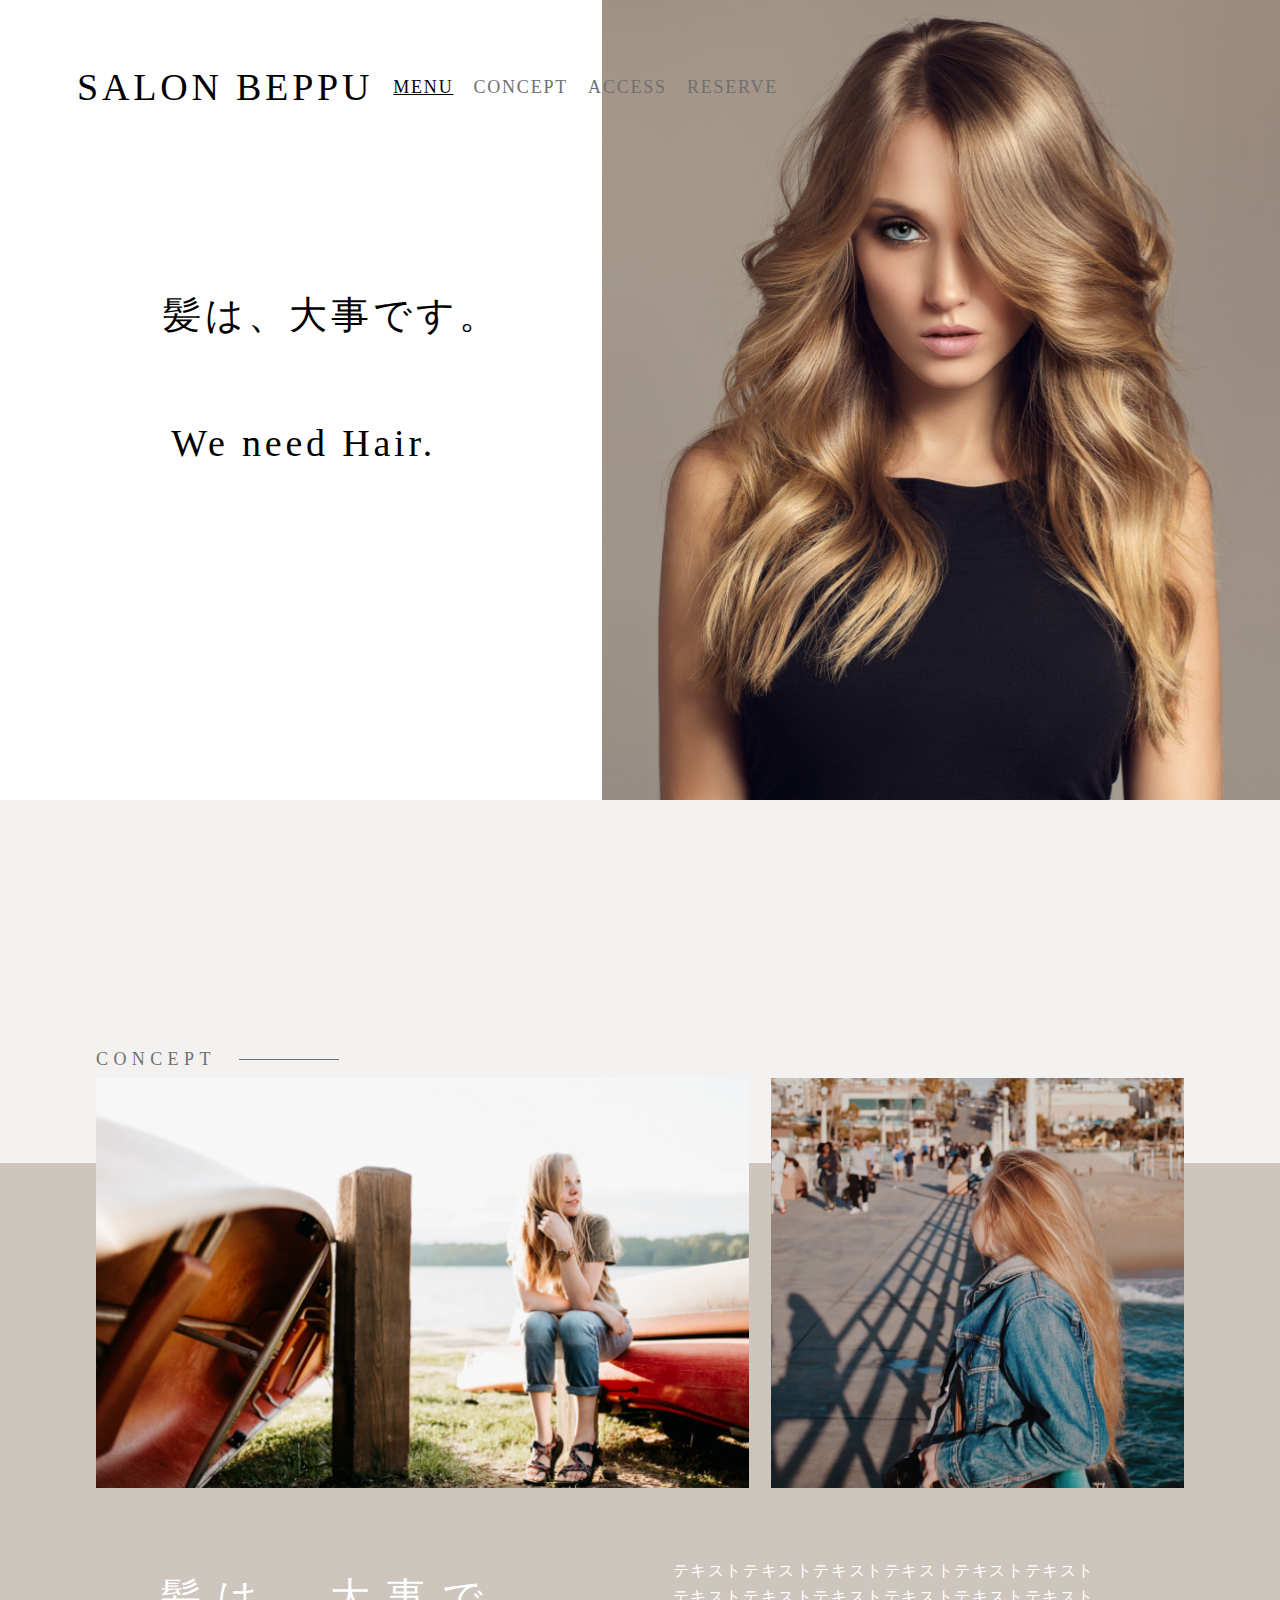
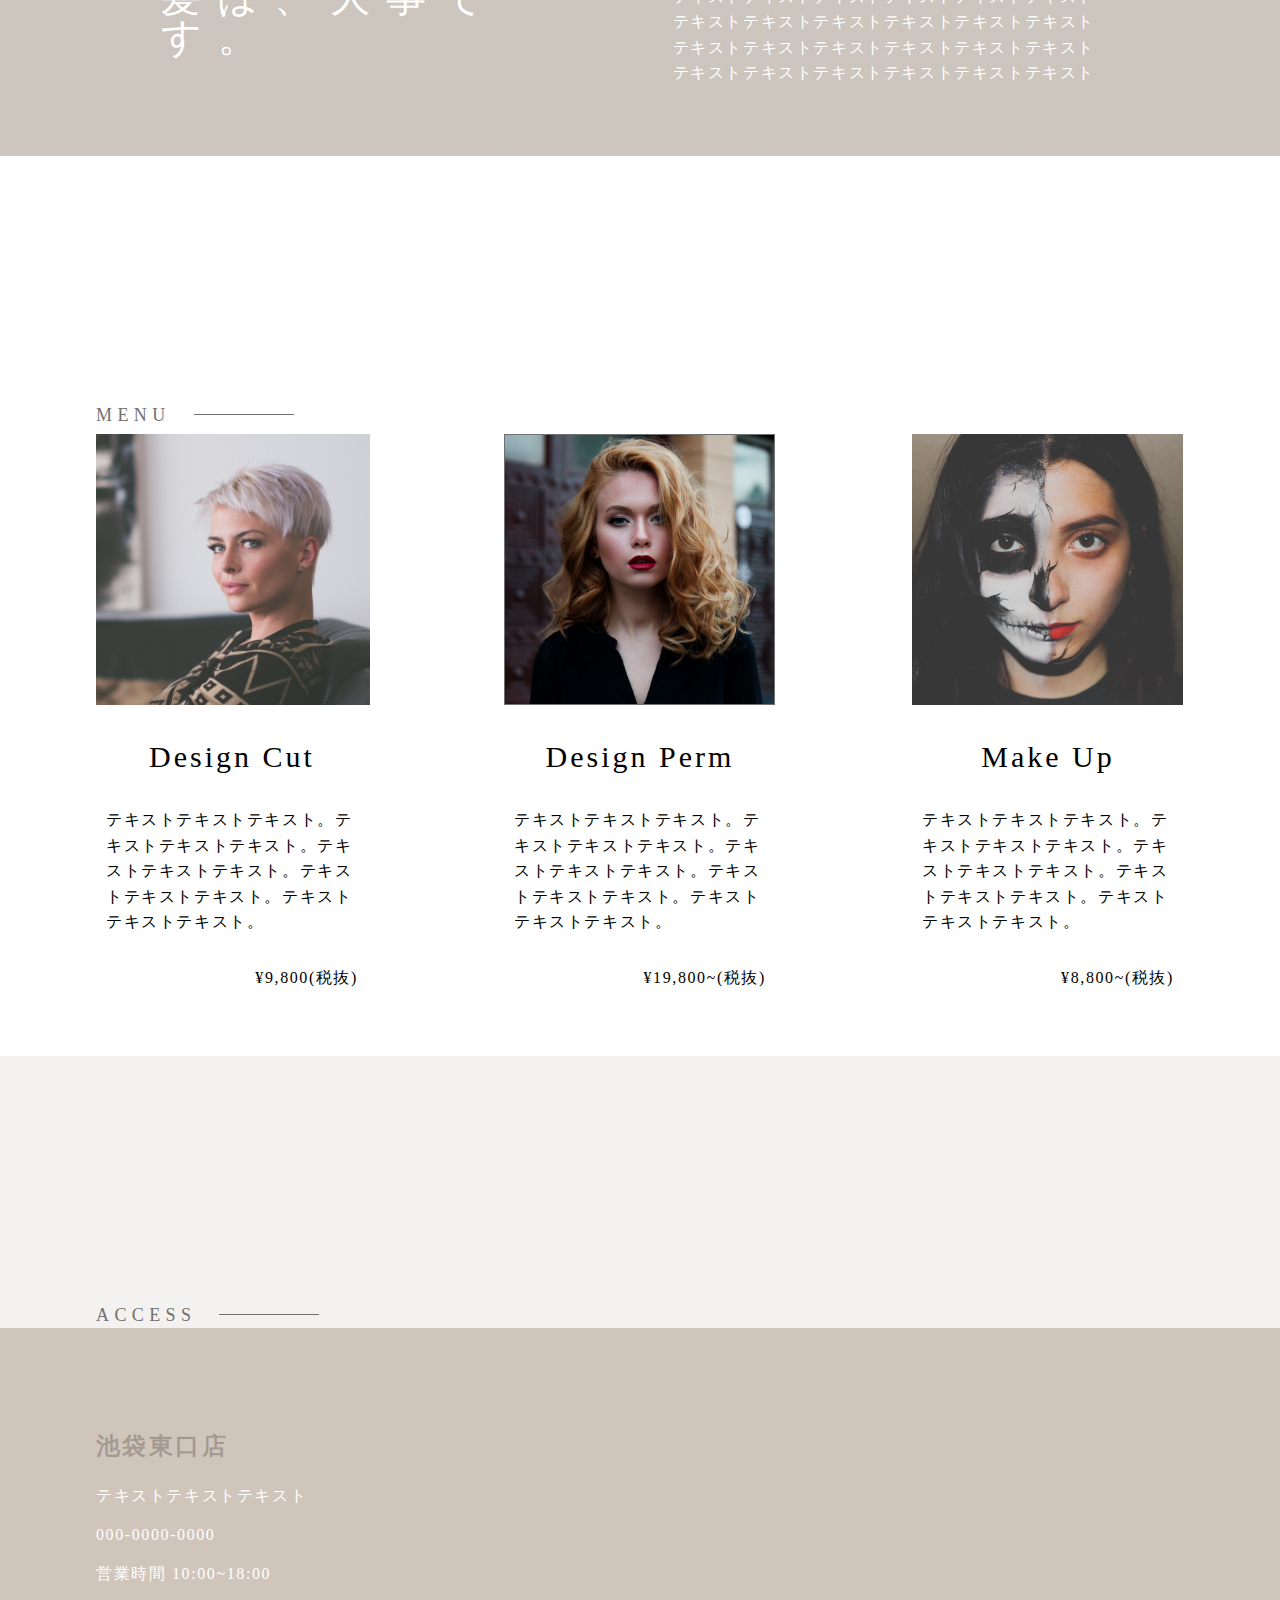
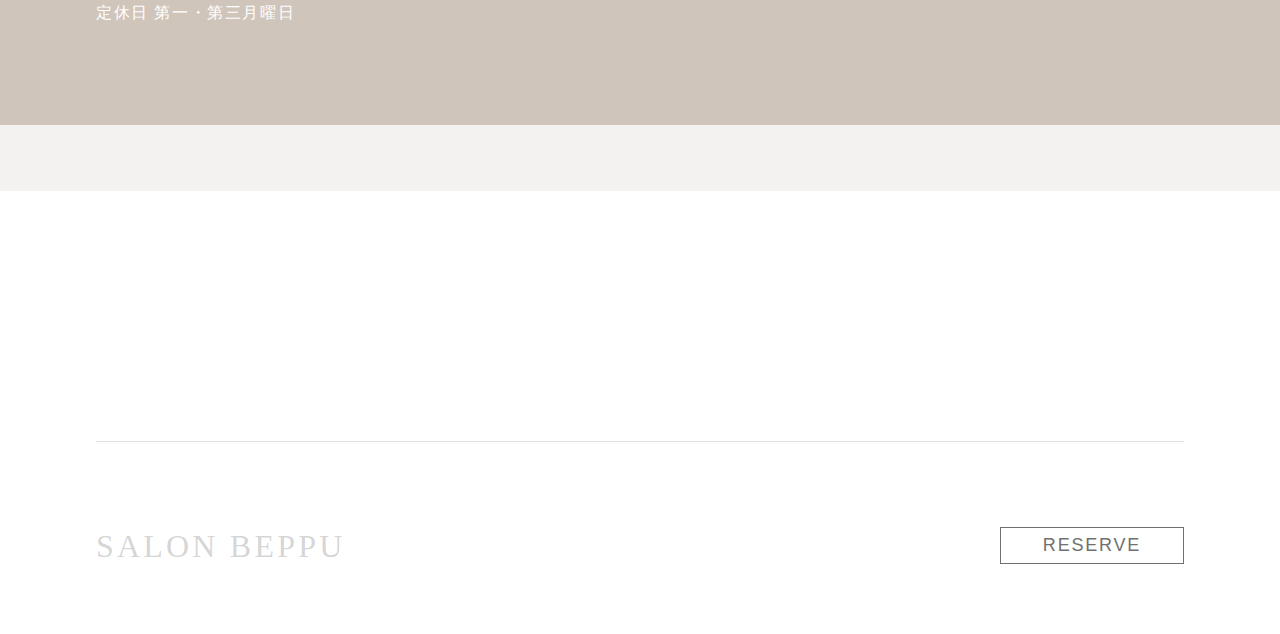
==== takemoto11-pre/handson2/index.html @ 025602cd "Add files via upload" ====
<!DOCTYPE html>
<html lang="ja">

<head>
    <meta charset="UTF-8">
    <meta name="viewport" content="width=device-width, initial-scale=1.0">
    <meta http-equiv="X-UA-Compatible" content="ie=edge">
    <link rel="stylesheet" href="https://use.fontawesome.com/releases/v5.15.1/css/all.css"
        integrity="sha384-vp86vTRFVJgpjF9jiIGPEEqYqlDwgyBgEF109VFjmqGmIY/Y4HV4d3Gp2irVfcrp" crossorigin="anonymous">
    <link rel="stylesheet" href="css/main.css">
    <title>takemoto11-pre</title>
</head>

<body>
    <header>
        <h1 class="salon-logo">SALON BEPPU</h1>
        <div class="ham">
            <span></span>
            <span></span>
            <span></span>
        </div>
        <nav class="pc-navmenu">
            <ul>
                <li>MENU</li>
                <li>CONCEPT</li>
                <li>ACCESS</li>
                <li>RESERVE</li>
            </ul>
        </nav>
    </header>
    <main>
        <section class="first-v">
            <div class="first-v_wrap">
                <p class="catch">髪は、大事です。</p>
                <p class="catch-en">We need Hair.</p>
            </div>
            <div class="first-v_img"></div>
        </section>

        <section class="concept">
            <div class="inner">
                <h2 class="title">CONCEPT</h2>
                <div class="concept-img">
                    <div class="concept-img_1"></div>
                    <div class="concept-img_2"></div>
                </div>
                <div class="concept-wrap">
                    <p class="concept-catch">髪は、大事です。</p>
                    <p class="concept-text">
                        テキストテキストテキストテキストテキストテキストテキストテキストテキストテキストテキストテキストテキストテキストテキストテキストテキストテキストテキストテキストテキストテキストテキストテキストテキストテキストテキストテキストテキストテキスト
                    </p>
                </div>
            </div>
        </section>

        <section class="menu">
            <div class="inner">
                <h2 class="title">MENU</h2>
                <div class="menu-wrap">
                    <div class="menu-item">
                        <img class="menu-item_img" src="img/component-3.png" alt="">
                        <div class="menu-item_desc">
                            <h3>Design Cut</h3>
                            <p>テキストテキストテキスト。テキストテキストテキスト。テキストテキストテキスト。テキストテキストテキスト。テキストテキストテキスト。</p>
                            <h4>¥9,800(税抜)</h4>
                        </div>
                    </div>
                    <div class="menu-item">
                        <img class="menu-item_img" src="img/component-4.png" alt="">
                        <div class="menu-item_desc">
                            <h3>Design Perm</h3>
                            <p>テキストテキストテキスト。テキストテキストテキスト。テキストテキストテキスト。テキストテキストテキスト。テキストテキストテキスト。</p>
                            <h4>¥19,800~(税抜)</h4>
                        </div>
                    </div>
                    <div class="menu-item">
                        <img class="menu-item_img" src="img/component-5.png" alt="">
                        <div class="menu-item_desc">
                            <h3>Make Up</h3>
                            <p>テキストテキストテキスト。テキストテキストテキスト。テキストテキストテキスト。テキストテキストテキスト。テキストテキストテキスト。</p>
                            <h4>¥8,800~(税抜)</h4>
                        </div>
                    </div>
                </div>
            </div>
        </section>

        <section class="access">
            <div class="inner">
                <h2 class="title">ACCESS</h2>
                <div class="access-wrap">
                    <div class="access-desc">
                        <h2>池袋東口店</h2>
                        <p class="access-first">テキストテキストテキスト</p>
                        <p>000-0000-0000</p>
                        <p>営業時間 10:00~18:00</p>
                        <p class="access-last">定休日 第一・第三月曜日</p>
                    </div>
                    <div class="map">
                        <iframe class="map-1"
                            src="https://www.google.com/maps/embed?pb=!1m18!1m12!1m3!1d51822.12994844301!2d139.6800482700973!3d35.729092876739!2m3!1f0!2f0!3f0!3m2!1i1024!2i768!4f13.1!3m3!1m2!1s0x60188d68974de2e9%3A0x4049becbb713f81d!2z5p2x5Lqs6YO96LGK5bO25Yy6!5e0!3m2!1sja!2sjp!4v1606399297736!5m2!1sja!2sjp"
                            allowfullscreen="" aria-hidden="false" tabindex="0"></iframe>
                    </div>
                </div>
        </section>

        <section class="footer">
            <div class="inner">
                <div class="footer-border"></div>
                <div class="footer-wrap">
                    <div class="footer-wrap_logo">
                        <h2>SALON BEPPU</h2>
                        <div class="fotter-wrap_icon">
                            <span><i class="fab fa-twitter"></i></span>
                            <span><i class="fab fa-facebook-square"></i></span>
                        </div>
                    </div>
                    <button id="reserve">RESERVE</button>
                </div>
            </div>
        </section>

    </main>

</body>

</html>
---- takemoto11-pre/handson2/css/main.css ----
@charset "UTF-8";
/* 
html5doctor.com Reset Stylesheet
v1.6.1
Last Updated: 2010-09-17
Author: Richard Clark - http://richclarkdesign.com 
Twitter: @rich_clark
*/
*, *:after, *:before {
  box-sizing: border-box; }

html, body, div, span, object, iframe, h1, h2, h3, h4, h5, h6, p, blockquote, pre, abbr, address, cite, code, del, dfn, em, img, ins, kbd, q, samp, small, strong, sub, sup, var, b, i, dl, dt, dd, ol, ul, li, fieldset, form, label, legend, table, caption, tbody, tfoot, thead, tr, th, td, article, aside, canvas, details, figcaption, figure, footer, header, hgroup, menu, nav, section, summary, time, mark, audio, video {
  margin: 0;
  padding: 0;
  border: 0;
  outline: 0;
  font-size: 100%;
  font-weight: normal;
  vertical-align: baseline;
  background: transparent; }

body {
  line-height: 1; }

article, aside, details, figcaption, figure, footer, header, hgroup, menu, nav, section {
  display: block; }

nav, ul, li {
  list-style: none; }

blockquote, q {
  quotes: none; }

blockquote:before, blockquote:after, q:before, q:after {
  content: '';
  content: none; }

a {
  text-decoration: none;
  color: inherit;
  margin: 0;
  padding: 0;
  font-size: 100%;
  vertical-align: baseline;
  background: transparent; }

a:visited {
  color: inherti; }

/* change colours to suit your needs */
ins {
  background-color: #ff9;
  color: #000;
  text-decoration: none; }

/* change colours to suit your needs */
mark {
  background-color: #ff9;
  color: #000;
  font-style: italic;
  font-weight: bold; }

del {
  text-decoration: line-through; }

abbr[title], dfn[title] {
  border-bottom: 1px dotted;
  cursor: help; }

table {
  border-collapse: collapse;
  border-spacing: 0; }

/* change border colour to suit your needs */
hr {
  display: block;
  height: 1px;
  border: 0;
  border-top: 1px solid #cccccc;
  margin: 1em 0;
  padding: 0; }

input, select {
  vertical-align: middle; }

/*# sourceMappingURL=reset.css.map */
html {
  font-size: 62.5%;
  line-height: 1.67; }

.title {
  font-size: 1.8rem;
  color: #707070;
  letter-spacing: 5.4px;
  display: flex;
  align-items: center;
  margin-bottom: 10px; }
.title:after {
  display: inline-block;
  content: "";
  border-top: 1px solid;
  width: 100px;
  margin-left: 23px;
  color: #707070; }

.inner {
  padding: 250px 0 70px;
  margin: 0 auto;
  width: 85vw; }

header {
  display: flex;
  align-items: center;
  width: 100%;
  padding: 68px 0 0 77px;
  position: absolute;
  z-index: 10; }
@media screen and (max-width: 959px) {
  header {
    padding: 30px 30px;
    justify-content: space-between;
    width: 100%; } }

.salon-logo {
  font-size: 3.8rem;
  letter-spacing: 3.8px; }

.pc-navmenu {
  font-size: 1.8rem;
  width: 30%;
  letter-spacing: 1.8px; }

@media screen and (max-width: 959px) {
  nav {
    display: none; } }
nav ul {
  display: flex;
  align-items: center;
  justify-content: space-between;
  color: #707070; }
nav li {
  margin-left: 20px; }
nav li:first-child {
  color: black;
  text-decoration: underline;
  margin-left: none; }

.ham {
  display: none; }
@media screen and (max-width: 959px) {
  .ham {
    width: 25px;
    height: 15px;
    display: flex;
    flex-direction: column;
    justify-content: space-between; }
  .ham span {
    width: 100%;
    height: 1px;
    background-color: white;
    display: inline-block; } }

.first-v {
  height: 800px;
  position: relative; }
.first-v_img {
  position: absolute;
  background-image: url(../img/component.png);
  height: 100%;
  background-size: cover;
  width: 53%;
  right: 0;
  top: 0; }
.first-v_wrap {
  position: absolute;
  font-size: 3.8rem;
  display: flex;
  justify-content: space-between;
  flex-direction: column;
  top: 296px;
  left: 163px;
  text-align: center; }
@media screen and (max-width: 959px) {
  .first-v_wrap {
    padding: 0;
    position: absolute;
    top: 35%;
    left: 30%;
    z-index: 10; } }
.first-v_wrap .catch {
  margin-bottom: 90px;
  letter-spacing: 3.8px;
  font-family: "ヒラギノ明朝 Pro"; }
.first-v_wrap .catch-en {
  margin-left: -56px;
  letter-spacing: 3.8px;
  font-family: "Zapfino"; }

.concept {
  background: linear-gradient(180deg, #A193861F 0%, #A193861F 38%, #A1938689 38%, #A1938689 100%); }

.concept-img {
  justify-content: space-between;
  display: flex;
  height: 410px; }
@media screen and (max-width: 959px) {
  .concept-img {
    height: 210px; } }
.concept-img_1 {
  background-image: url(../img/component-1.png);
  width: 60%;
  height: 100%;
  background-size: cover;
  background-position: left 78% center; }
@media screen and (max-width: 959px) {
  .concept-img_1 {
    width: 49%; } }
.concept-img_2 {
  background-image: url(../img/component-2.png);
  width: 38%;
  height: 100%;
  background-size: cover;
  background-position: right 13% top 30%; }
@media screen and (max-width: 959px) {
  .concept-img_2 {
    width: 49%; } }

.concept-wrap {
  display: flex;
  justify-content: space-between;
  color: #fff;
  padding: 70px 7% 0 6%; }
@media screen and (max-width: 959px) {
  .concept-wrap {
    flex-direction: column;
    padding: 0; } }

.concept-catch {
  font-size: 4rem;
  font-family: "ヒラギノ明朝 Pro";
  width: 445px;
  letter-spacing: 16px;
  min-width: 400px;
  margin-top: 20px; }
@media screen and (max-width: 959px) {
  .concept-catch {
    width: 100%;
    text-align: center; } }

.concept-text {
  font-size: 1.6rem;
  line-height: 1.6;
  width: 34vw;
  letter-spacing: 1.6px;
  min-width: 360px; }
@media screen and (max-width: 959px) {
  .concept-text {
    width: 100%;
    margin-top: 30px; } }

.menu-wrap {
  display: flex;
  justify-content: space-between; }
@media screen and (max-width: 959px) {
  .menu-wrap {
    flex-direction: column; } }

.menu-item {
  width: 25%; }
@media screen and (max-width: 959px) {
  .menu-item {
    width: 100%;
    text-align: center; } }
.menu-item_img {
  overflow: hidden; }
.menu-item_desc {
  font-size: 1.6rem;
  padding: 0 10px;
  letter-spacing: 1.6px; }
@media screen and (max-width: 959px) {
  .menu-item_desc {
    padding: 0 10% 60px; } }
.menu-item h3 {
  margin: 35px 0;
  font-size: 3rem;
  text-align: center;
  min-width: 225px;
  letter-spacing: 3px; }
.menu-item p {
  line-height: 1.6; }
.menu-item h4 {
  text-align: right;
  margin-top: 35px; }

.access {
  background: linear-gradient(180deg, #A193861F 0%, #A193861F 37%, #D0C5BA 37%, #D0C5BA 91%, #A193861F 91%, #A193861F 100%);
  position: relative; }

.access-wrap {
  display: flex; }
@media screen and (max-width: 959px) {
  .access-wrap {
    flex-direction: column;
    flex-flow: column-reverse; } }

.access-desc {
  margin: 100px 0; }
@media screen and (max-width: 959px) {
  .access-desc {
    margin: 30px 0 60px; } }
.access-desc h2 {
  font-size: 2.4rem;
  color: #00000038;
  letter-spacing: 2.4px;
  font-weight: bold; }
.access-desc .access-first {
  margin-top: 30px;
  letter-spacing: 1.6px; }
.access-desc p {
  margin-top: 23px;
  color: white;
  font-size: 1.6rem;
  letter-spacing: 1.6px; }

.map {
  position: absolute;
  top: 37%;
  right: 0%; }
@media screen and (max-width: 959px) {
  .map {
    position: static; } }
.map-1 {
  width: 60vw;
  height: 396.5px; }
@media screen and (max-width: 959px) {
  .map-1 {
    width: 100%; } }

.footer-border {
  display: inline-block;
  content: "";
  border-top: 1px solid;
  width: 100%;
  color: #70707036;
  margin-bottom: 83.5px; }

.footer-wrap {
  display: flex;
  justify-content: space-between;
  align-items: center; }
@media screen and (max-width: 959px) {
  .footer-wrap {
    flex-direction: column; } }
.footer-wrap_logo {
  display: flex;
  align-items: center; }
.footer-wrap h2 {
  font-size: 3.2rem;
  color: #7070704D;
  letter-spacing: 3.2px; }
.footer-wrap span:first-child {
  font-size: 20ox;
  margin-left: 26px; }
.footer-wrap span {
  font-size: 20px;
  margin-left: 10px; }
.footer-wrap button {
  color: #707070;
  border: 1px solid #707070;
  width: 184px;
  height: 37px;
  font-size: 1.8rem;
  letter-spacing: 1.8px;
  background-color: white; }
@media screen and (max-width: 959px) {
  .footer-wrap button {
    margin-top: 50px; } }

/*# sourceMappingURL=main.css.map */
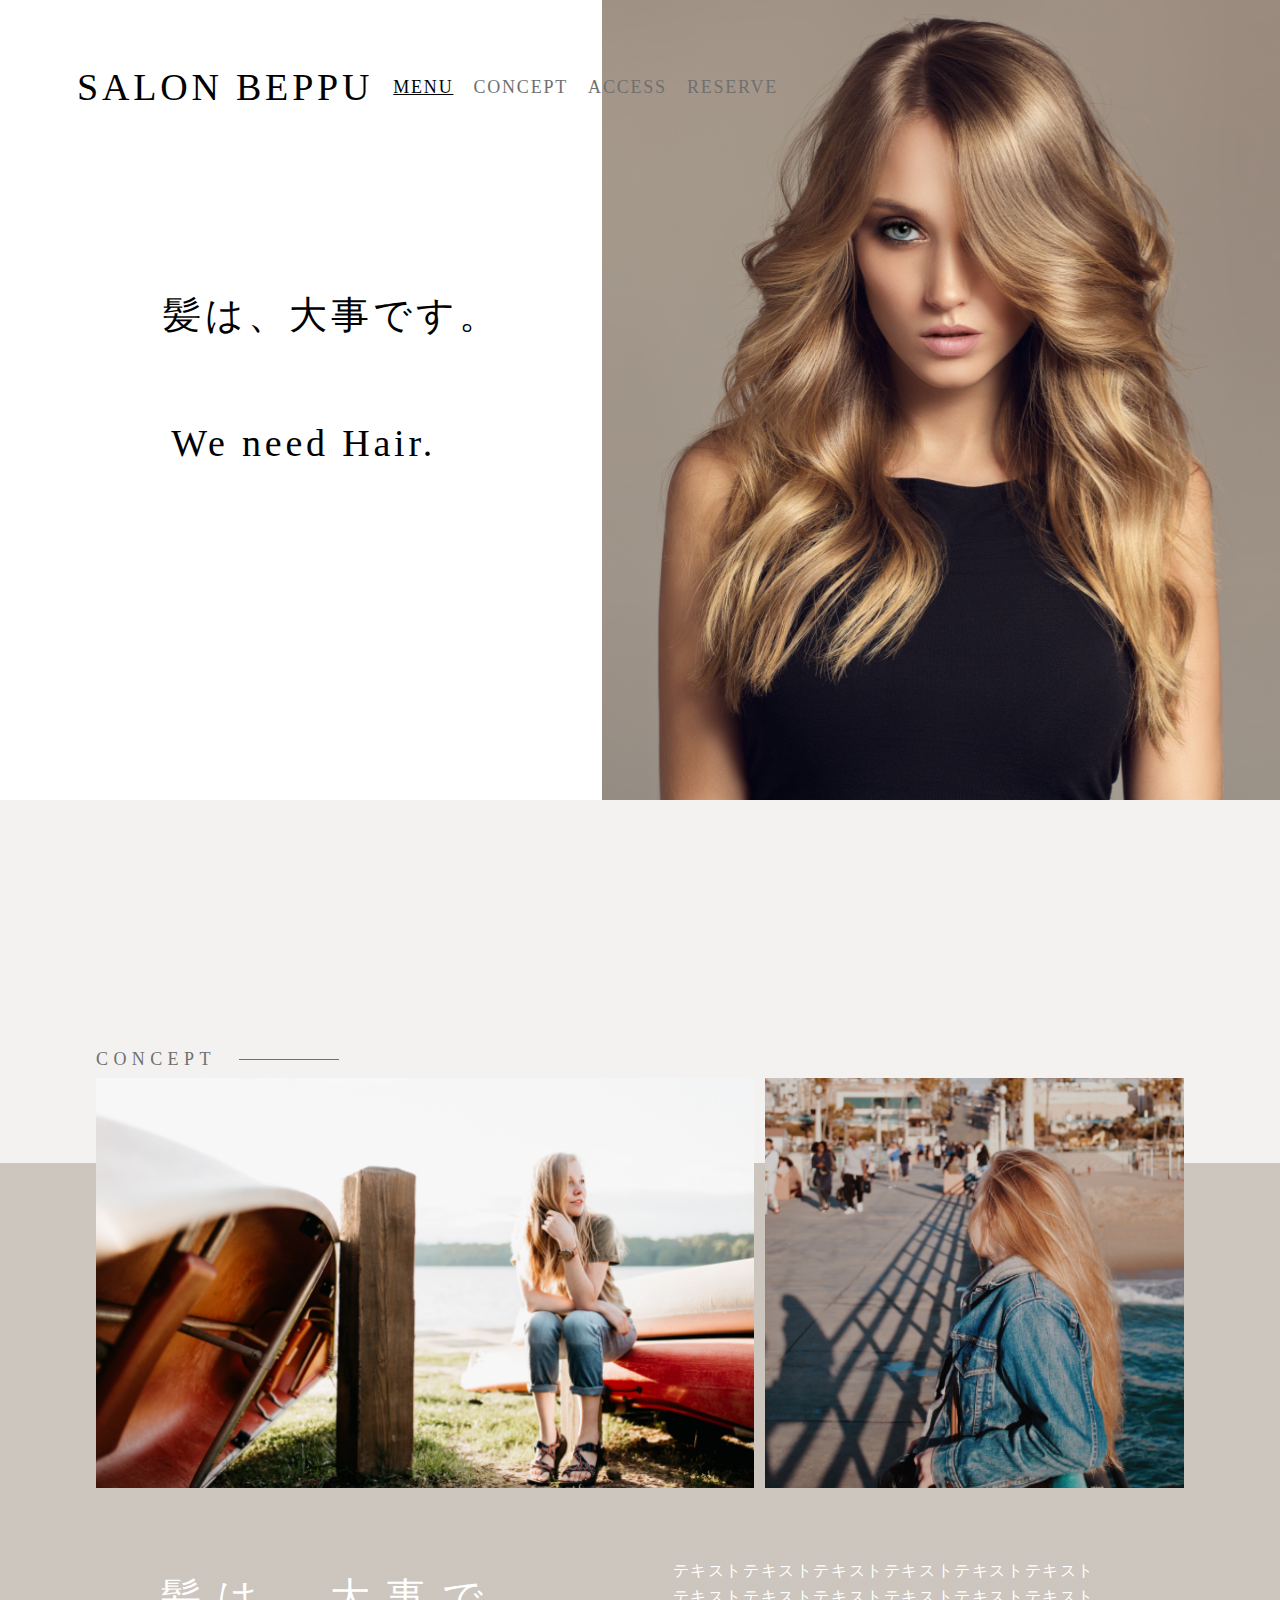
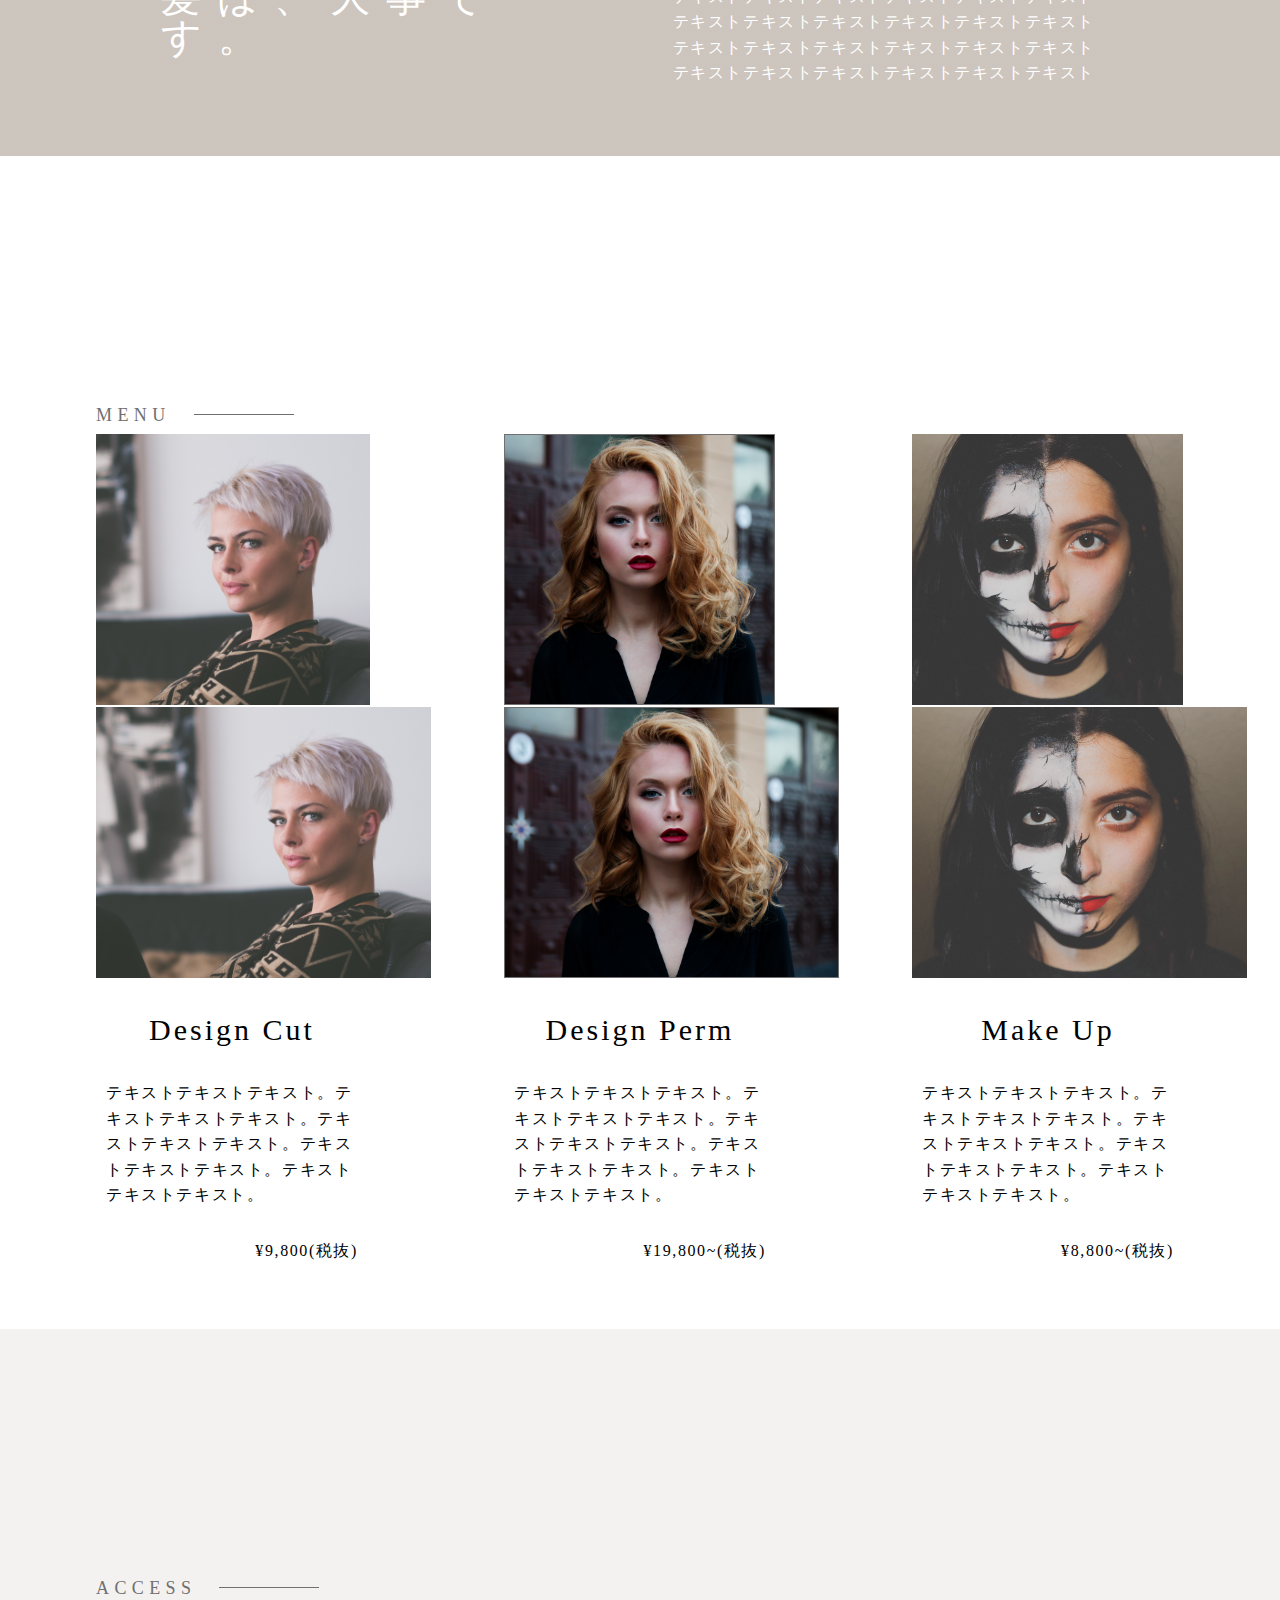
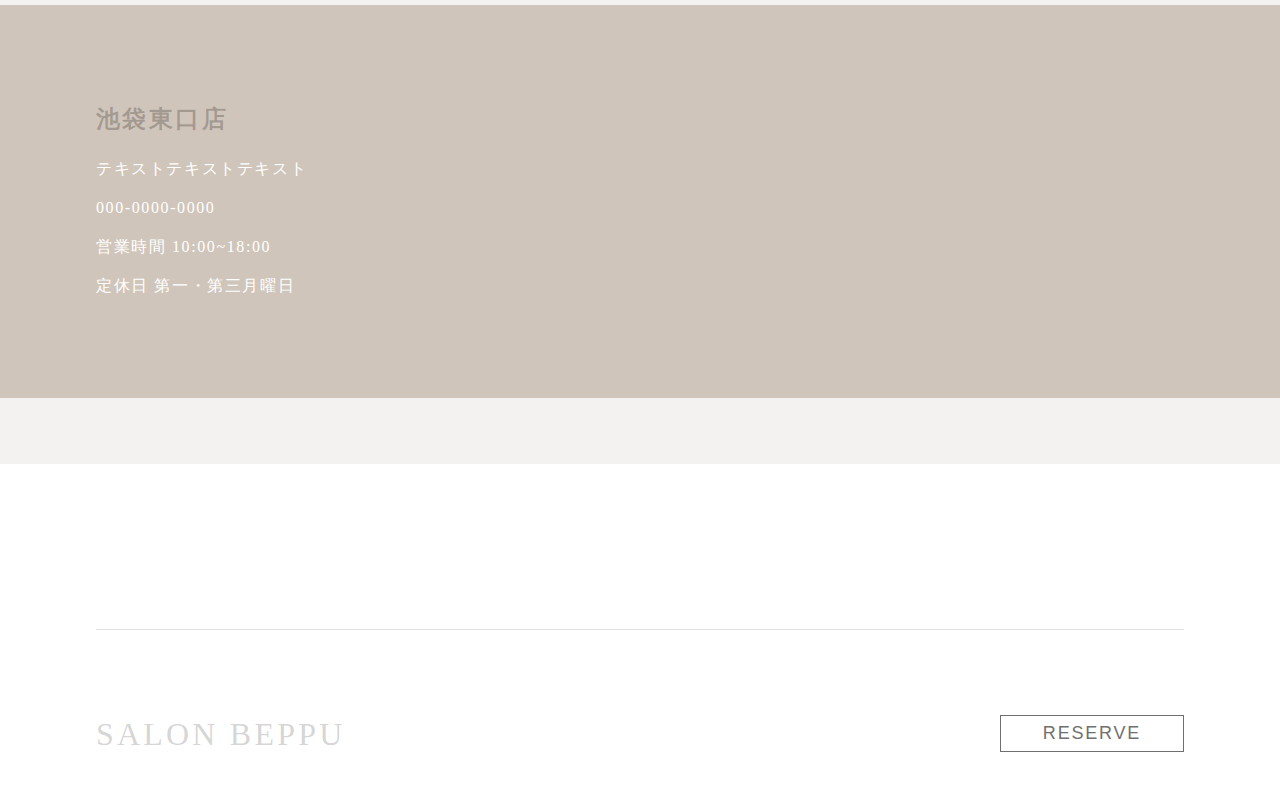
==== commit 23076273: "Add files via upload" ====
--- a/takemoto11-pre/handson2/index.html
+++ b/takemoto11-pre/handson2/index.html
@@ -59,6 +59,7 @@
                 <div class="menu-wrap">
                     <div class="menu-item">
                         <img class="menu-item_img" src="img/component-3.png" alt="">
+                        <img class="menu-item_img-2" src="img/component-9.png" alt="">
                         <div class="menu-item_desc">
                             <h3>Design Cut</h3>
                             <p>テキストテキストテキスト。テキストテキストテキスト。テキストテキストテキスト。テキストテキストテキスト。テキストテキストテキスト。</p>
@@ -67,6 +68,7 @@
                     </div>
                     <div class="menu-item">
                         <img class="menu-item_img" src="img/component-4.png" alt="">
+                        <img class="menu-item_img-2" src="img/component-10.png" alt="">
                         <div class="menu-item_desc">
                             <h3>Design Perm</h3>
                             <p>テキストテキストテキスト。テキストテキストテキスト。テキストテキストテキスト。テキストテキストテキスト。テキストテキストテキスト。</p>
@@ -75,6 +77,7 @@
                     </div>
                     <div class="menu-item">
                         <img class="menu-item_img" src="img/component-5.png" alt="">
+                        <img class="menu-item_img-2" src="img/component-11.png" alt="">
                         <div class="menu-item_desc">
                             <h3>Make Up</h3>
                             <p>テキストテキストテキスト。テキストテキストテキスト。テキストテキストテキスト。テキストテキストテキスト。テキストテキストテキスト。</p>
@@ -105,7 +108,7 @@
         </section>
 
         <section class="footer">
-            <div class="inner">
+            <div class="footer-inner">
                 <div class="footer-border"></div>
                 <div class="footer-wrap">
                     <div class="footer-wrap_logo">
--- a/takemoto11-pre/handson2/css/main.css
+++ b/takemoto11-pre/handson2/css/main.css
@@ -95,6 +95,9 @@
   display: flex;
   align-items: center;
   margin-bottom: 10px; }
+@media screen and (max-width: 600px) {
+  .title {
+    margin-bottom: 50px; } }
 .title:after {
   display: inline-block;
   content: "";
@@ -102,11 +105,19 @@
   width: 100px;
   margin-left: 23px;
   color: #707070; }
+@media screen and (max-width: 600px) {
+  .title:after {
+    width: 45px; } }
 
 .inner {
   padding: 250px 0 70px;
   margin: 0 auto;
   width: 85vw; }
+@media screen and (max-width: 600px) {
+  .inner {
+    padding: 60px 20px 65px;
+    margin: 0;
+    width: 100%; } }
 
 header {
   display: flex;
@@ -120,10 +131,19 @@
     padding: 30px 30px;
     justify-content: space-between;
     width: 100%; } }
+@media screen and (max-width: 600px) {
+  header {
+    position: relative;
+    padding: 25px 20px;
+    height: 10px; } }
 
 .salon-logo {
   font-size: 3.8rem;
   letter-spacing: 3.8px; }
+@media screen and (max-width: 600px) {
+  .salon-logo {
+    font-size: 2.2rem;
+    letter-spacing: 2.2px; } }
 
 .pc-navmenu {
   font-size: 1.8rem;
@@ -158,7 +178,12 @@
     width: 100%;
     height: 1px;
     background-color: white;
-    display: inline-block; } }
+    display: inline-block; }
+  .ham span:last-child {
+    width: 60%; } }
+@media screen and (max-width: 600px) {
+  .ham span {
+    background-color: black; } }
 
 .first-v {
   height: 800px;
@@ -171,6 +196,11 @@
   width: 53%;
   right: 0;
   top: 0; }
+@media screen and (max-width: 600px) {
+  .first-v_img {
+    background-image: url(../img/component-6.png);
+    width: 100%;
+    background-size: cover; } }
 .first-v_wrap {
   position: absolute;
   font-size: 3.8rem;
@@ -187,17 +217,37 @@
     top: 35%;
     left: 30%;
     z-index: 10; } }
+@media screen and (max-width: 600px) {
+  .first-v_wrap {
+    flex-direction: column-reverse; } }
 .first-v_wrap .catch {
   margin-bottom: 90px;
   letter-spacing: 3.8px;
   font-family: "ヒラギノ明朝 Pro"; }
+@media screen and (max-width: 600px) {
+  .first-v_wrap .catch {
+    color: white;
+    font-size: 2.3rem;
+    letter-spacing: 2.3px;
+    text-shadow: 0px 3px 16px #000000;
+    margin-bottom: 0px; } }
 .first-v_wrap .catch-en {
   margin-left: -56px;
   letter-spacing: 3.8px;
   font-family: "Zapfino"; }
+@media screen and (max-width: 600px) {
+  .first-v_wrap .catch-en {
+    color: white;
+    font-size: 2.8rem;
+    letter-spacing: 2.8px;
+    padding-bottom: 70px;
+    text-shadow: 0px 3px 16px #000000; } }
 
 .concept {
   background: linear-gradient(180deg, #A193861F 0%, #A193861F 38%, #A1938689 38%, #A1938689 100%); }
+@media screen and (max-width: 600px) {
+  .concept {
+    background: linear-gradient(180deg, #A193861F 0%, #A193861F 25%, #A1938689 25%, #A1938689 100%); } }
 
 .concept-img {
   justify-content: space-between;
@@ -208,22 +258,28 @@
     height: 210px; } }
 .concept-img_1 {
   background-image: url(../img/component-1.png);
-  width: 60%;
+  width: 60.5%;
   height: 100%;
   background-size: cover;
   background-position: left 78% center; }
 @media screen and (max-width: 959px) {
   .concept-img_1 {
-    width: 49%; } }
+    width: 49.5%; } }
+@media screen and (max-width: 600px) {
+  .concept-img_1 {
+    background-image: url(../img/component-7.png); } }
 .concept-img_2 {
   background-image: url(../img/component-2.png);
-  width: 38%;
+  width: 38.5%;
   height: 100%;
   background-size: cover;
   background-position: right 13% top 30%; }
 @media screen and (max-width: 959px) {
   .concept-img_2 {
-    width: 49%; } }
+    width: 49.5%; } }
+@media screen and (max-width: 600px) {
+  .concept-img_2 {
+    background-image: url(../img/component-8.png); } }
 
 .concept-wrap {
   display: flex;
@@ -246,6 +302,11 @@
   .concept-catch {
     width: 100%;
     text-align: center; } }
+@media screen and (max-width: 600px) {
+  .concept-catch {
+    font-size: 1.8rem;
+    letter-spacing: 7.2px;
+    margin-top: 50px; } }
 
 .concept-text {
   font-size: 1.6rem;
@@ -257,6 +318,9 @@
   .concept-text {
     width: 100%;
     margin-top: 30px; } }
+@media screen and (max-width: 600px) {
+  .concept-text {
+    margin-top: 20px; } }
 
 .menu-wrap {
   display: flex;
@@ -273,6 +337,9 @@
     text-align: center; } }
 .menu-item_img {
   overflow: hidden; }
+@media screen and (max-width: 600px) {
+  .menu-item_img {
+    display: none; } }
 .menu-item_desc {
   font-size: 1.6rem;
   padding: 0 10px;
@@ -280,21 +347,38 @@
 @media screen and (max-width: 959px) {
   .menu-item_desc {
     padding: 0 10% 60px; } }
+@media screen and (max-width: 600px) {
+  .menu-item_desc {
+    padding: 30px 0 50px 15px; } }
 .menu-item h3 {
   margin: 35px 0;
   font-size: 3rem;
   text-align: center;
   min-width: 225px;
   letter-spacing: 3px; }
+@media screen and (max-width: 600px) {
+  .menu-item h3 {
+    text-align: left;
+    margin-top: 0; } }
 .menu-item p {
   line-height: 1.6; }
+@media screen and (max-width: 600px) {
+  .menu-item p {
+    text-align: left;
+    padding-right: 24px; } }
 .menu-item h4 {
   text-align: right;
   margin-top: 35px; }
+@media screen and (max-width: 600px) {
+  .menu-item h4 {
+    margin-top: 25px; } }
 
 .access {
-  background: linear-gradient(180deg, #A193861F 0%, #A193861F 37%, #D0C5BA 37%, #D0C5BA 91%, #A193861F 91%, #A193861F 100%);
+  background: linear-gradient(180deg, #A193861F 0%, #A193861F 37.5%, #D0C5BA 37.5%, #D0C5BA 91%, #A193861F 91%, #A193861F 100%);
   position: relative; }
+@media screen and (max-width: 600px) {
+  .access {
+    background: linear-gradient(180deg, #A193861F 0%, #A193861F 51%, #D0C5BA 51%, #D0C5BA 90%, #A193861F 90%, #A193861F 100%); } }
 
 .access-wrap {
   display: flex; }
@@ -324,7 +408,7 @@
 
 .map {
   position: absolute;
-  top: 37%;
+  top: 37.5%;
   right: 0%; }
 @media screen and (max-width: 959px) {
   .map {
@@ -335,6 +419,21 @@
 @media screen and (max-width: 959px) {
   .map-1 {
     width: 100%; } }
+@media screen and (max-width: 600px) {
+  .map-1 {
+    width: 100vw;
+    position: relative;
+    left: 50%;
+    transform: translateX(-50%);
+    height: 231px; } }
+
+.footer-inner {
+  padding: 165px 0 60px;
+  margin: 0 auto;
+  width: 85vw; }
+@media screen and (max-width: 600px) {
+  .footer-inner {
+    padding: 0; } }
 
 .footer-border {
   display: inline-block;
@@ -343,6 +442,9 @@
   width: 100%;
   color: #70707036;
   margin-bottom: 83.5px; }
+@media screen and (max-width: 600px) {
+  .footer-border {
+    margin: 63px 0; } }
 
 .footer-wrap {
   display: flex;
@@ -351,13 +453,26 @@
 @media screen and (max-width: 959px) {
   .footer-wrap {
     flex-direction: column; } }
+@media screen and (max-width: 600px) {
+  .footer-wrap {
+    flex-direction: column-reverse; } }
 .footer-wrap_logo {
   display: flex;
   align-items: center; }
+@media screen and (max-width: 600px) {
+  .footer-wrap_logo {
+    width: 100%;
+    display: flex;
+    justify-content: space-between;
+    margin: 60px 0 20px; } }
 .footer-wrap h2 {
   font-size: 3.2rem;
   color: #7070704D;
   letter-spacing: 3.2px; }
+@media screen and (max-width: 600px) {
+  .footer-wrap h2 {
+    font-size: 1.8rem;
+    letter-spacing: 1.8px; } }
 .footer-wrap span:first-child {
   font-size: 20ox;
   margin-left: 26px; }
@@ -375,5 +490,8 @@
 @media screen and (max-width: 959px) {
   .footer-wrap button {
     margin-top: 50px; } }
+@media screen and (max-width: 600px) {
+  .footer-wrap button {
+    margin: 0; } }
 
 /*# sourceMappingURL=main.css.map */
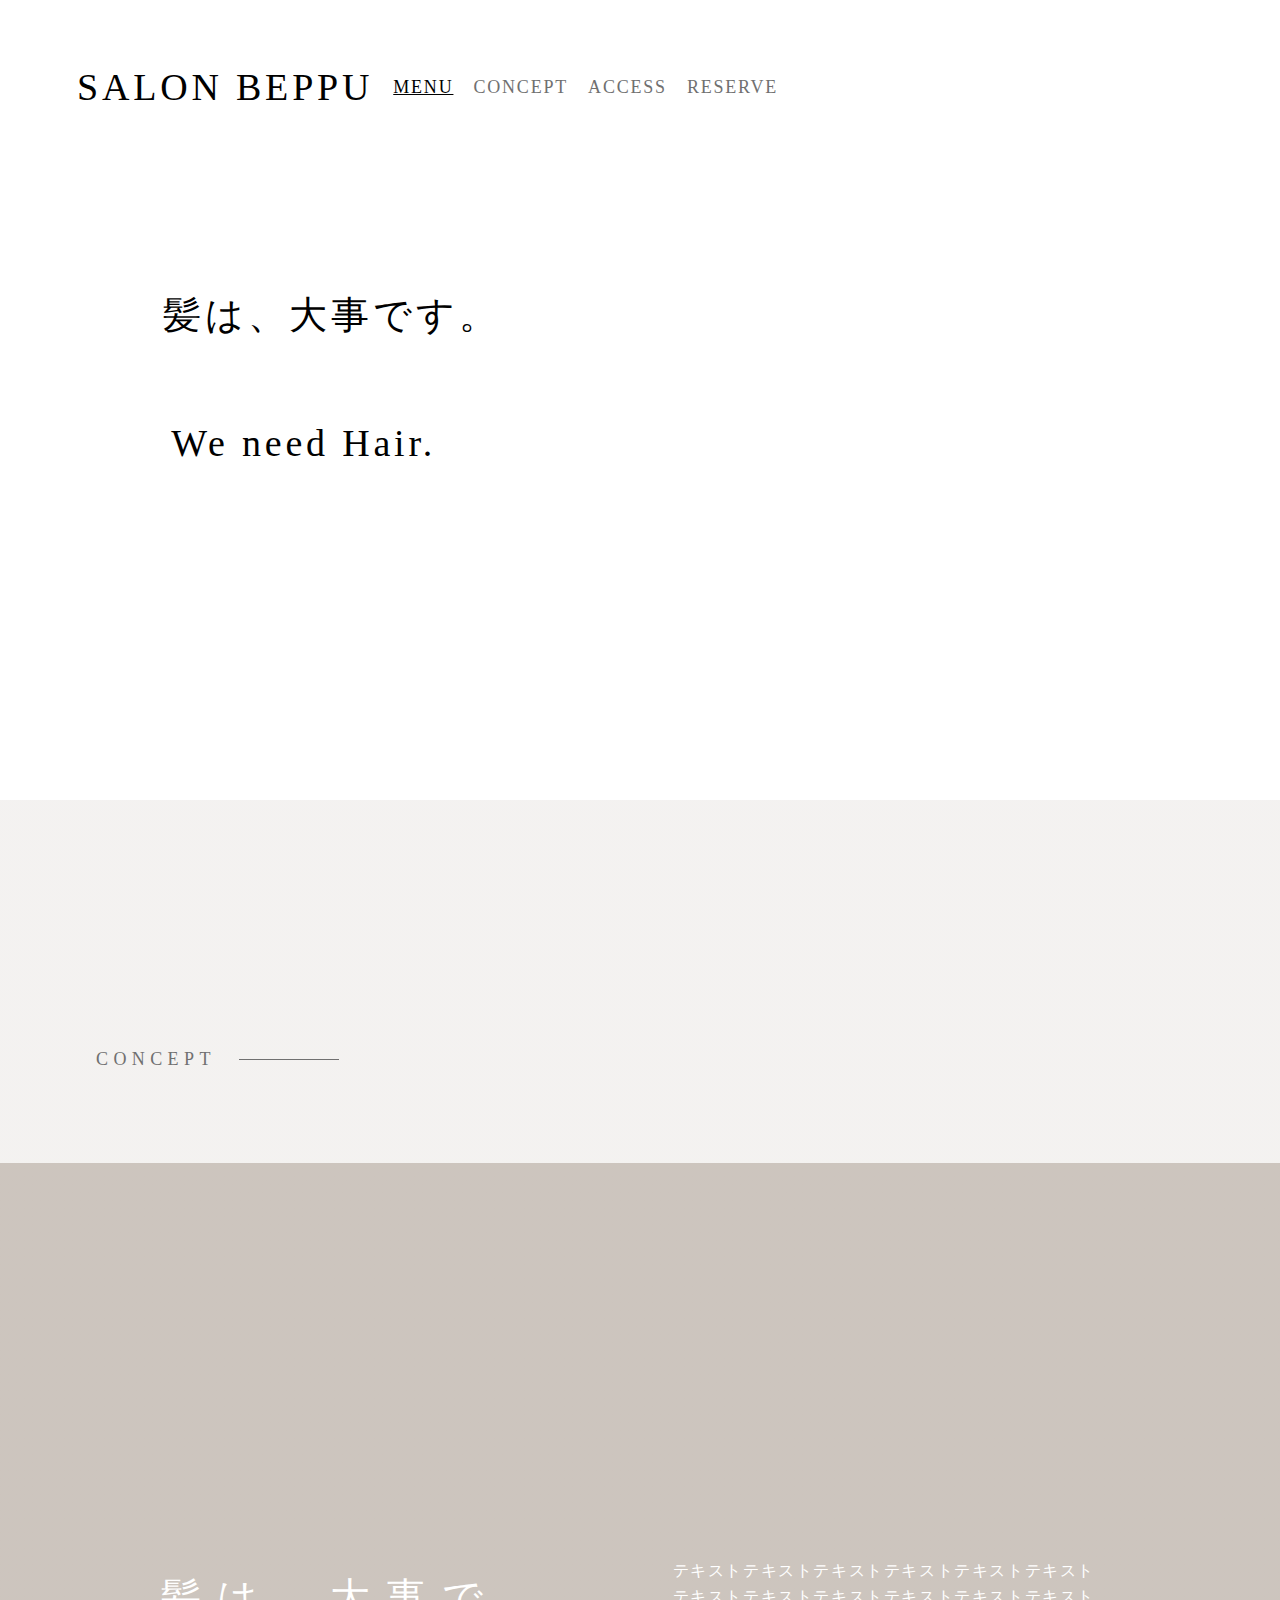
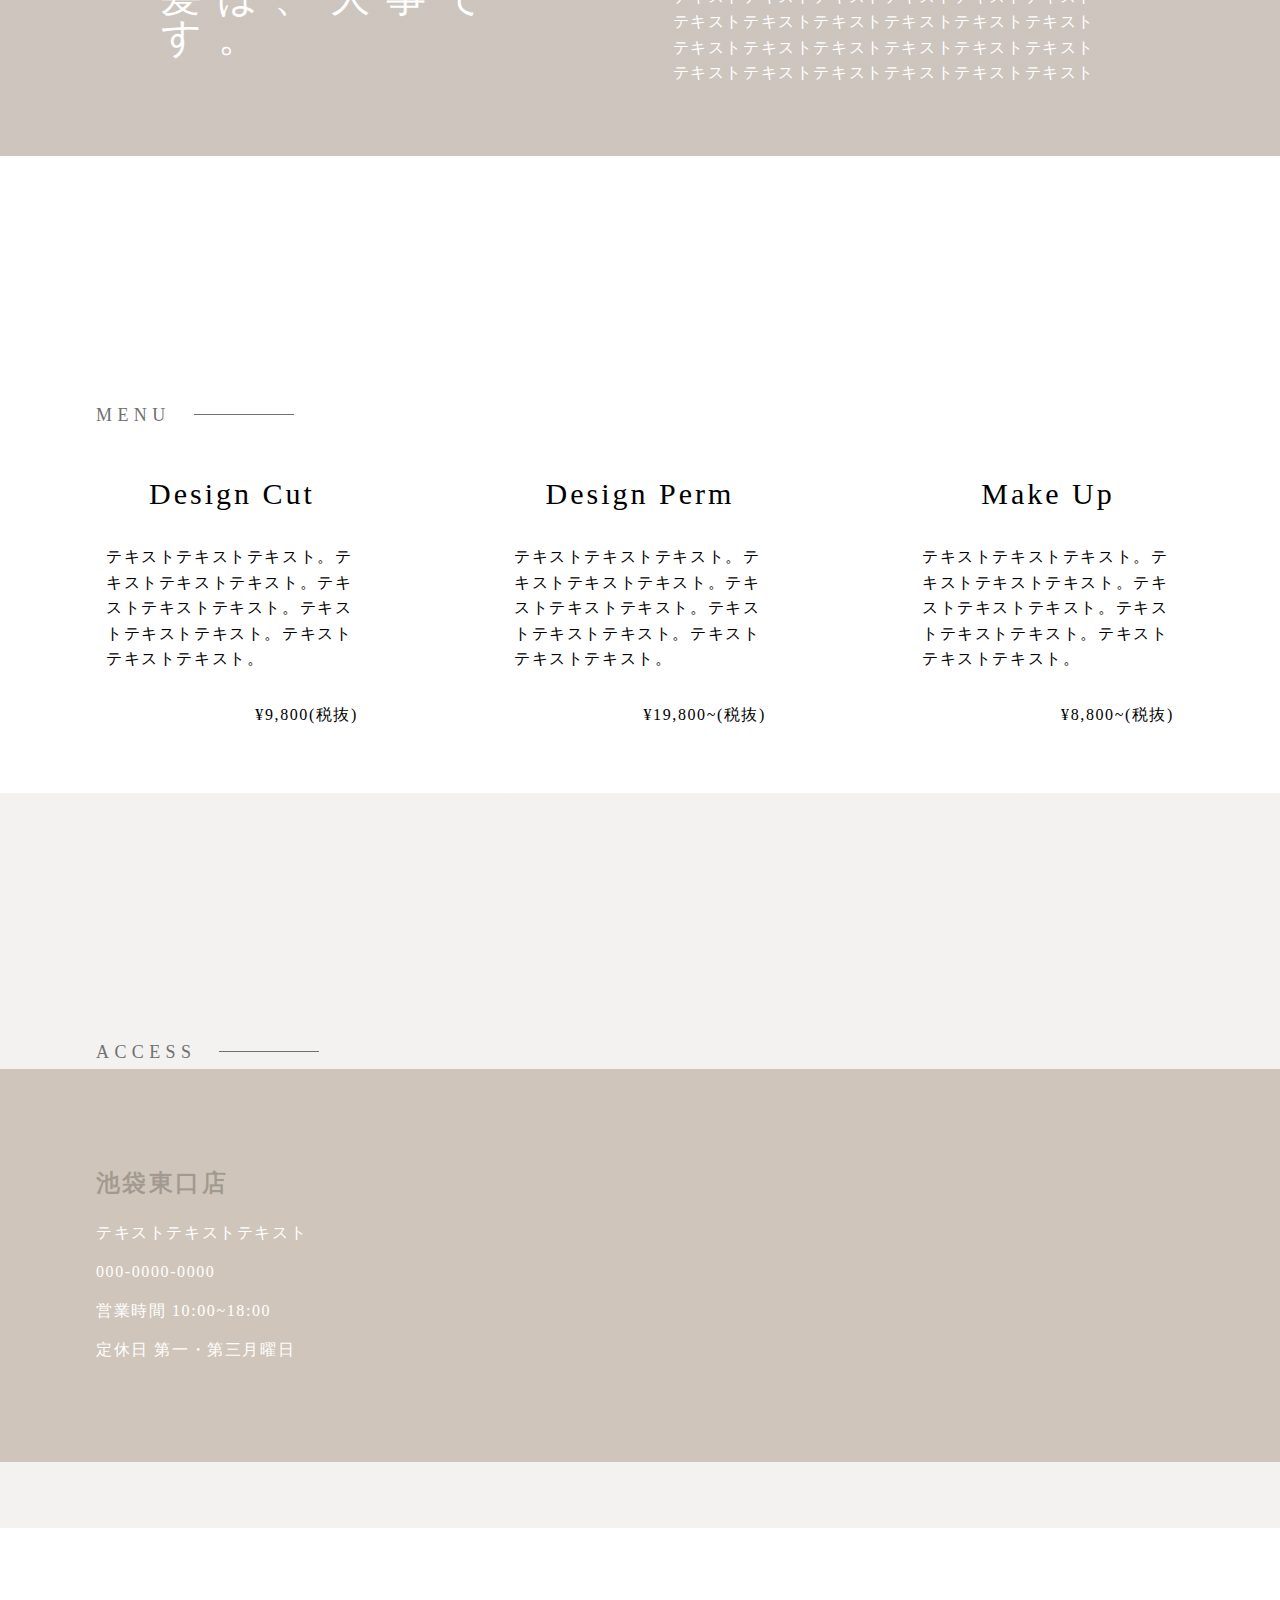
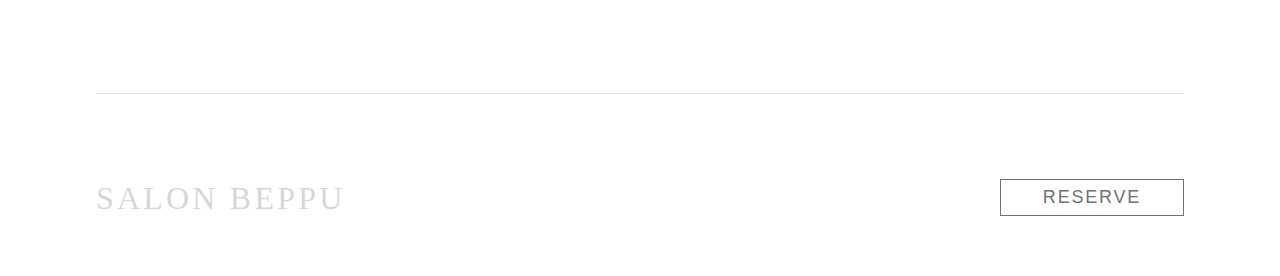
==== commit dd85e1c6: "Add files via upload" ====
--- a/takemoto11-pre/handson2/index.html
+++ b/takemoto11-pre/handson2/index.html
@@ -12,119 +12,171 @@
 </head>
 
 <body>
-    <header>
-        <h1 class="salon-logo">SALON BEPPU</h1>
-        <div class="ham">
-            <span></span>
-            <span></span>
-            <span></span>
-        </div>
-        <nav class="pc-navmenu">
-            <ul>
-                <li>MENU</li>
-                <li>CONCEPT</li>
-                <li>ACCESS</li>
-                <li>RESERVE</li>
-            </ul>
-        </nav>
-    </header>
-    <main>
-        <section class="first-v">
-            <div class="first-v_wrap">
-                <p class="catch">髪は、大事です。</p>
-                <p class="catch-en">We need Hair.</p>
+    <div class="wrap">
+        <header>
+            <h1 class="salon-logo">SALON BEPPU</h1>
+            <!-- <div class="ham">
+                <span></span>
+                <span></span>
+                <span></span>
+            </div> -->
+            <nav class="pc-navmenu">
+                <ul>
+                    <li>MENU</li>
+                    <li>CONCEPT</li>
+                    <li>ACCESS</li>
+                    <li>RESERVE</li>
+                </ul>
+            </nav>
+
+            <!-- ハンバーガーボタン -->
+            <div class="ham">
+                <span class="ham-btn_parts__top"></span>
+                <span class="ham-btn_parts__middle"></span>
+                <span class="ham-btn_parts__bottom"></span>
             </div>
-            <div class="first-v_img"></div>
-        </section>
 
-        <section class="concept">
-            <div class="inner">
-                <h2 class="title">CONCEPT</h2>
-                <div class="concept-img">
-                    <div class="concept-img_1"></div>
-                    <div class="concept-img_2"></div>
+            <!-- ハンバーガーメニュー -->
+            <nav class="ham-menu">
+                <ul class="ham-ul">
+                    <li class="ham-list">
+                        <a class="ham-link" href="#">MENU</a>
+                    </li>
+                    <li class="ham-list">
+                        <a class="ham-link" href="#">CONCEPT</a>
+                    </li>
+                    <li class="ham-list">
+                        <a class="ham-link" href="#">ACCESS</a>
+                    </li>
+                    <li class="ham-list">
+                        <a class="ham-link" href="#">RESERVE</a>
+                    </li>
+                </ul>
+            </nav>
+
+            <!-- <div class="l-drawer">
+                <input class="l-drawer__checkbox" id="drawerCheckbox" type="checkbox">
+                ハンバーガーアイコン
+                <label class="l-drawer__icon" for="drawerCheckbox">
+                    <span class="l-drawer__icon-parts"></span>
+                </label>
+                背景を暗く
+                <label class="l-drawer__overlay" for="drawerCheckbox"></label>
+                ドロワーメニュー
+                <nav class="l-drawer__menu">
+                    <ul>
+                        <li class="l-drawer__item">
+                            <a class="l-drawer__item-inner" href="/">メニュー</a>
+                        </li>
+                        <li class="l-drawer__item">
+                            <a class="l-drawer__item-inner" href="/">メニュー</a>
+                        </li>
+                        <li class="l-drawer__item">
+                            <a class="l-drawer__item-inner" href="/">メニュー</a>
+                        </li>
+                    </ul>
+                </nav>
+            </div> -->
+        </header>
+        <main>
+            <section class="first-v">
+                <div class="first-v_wrap">
+                    <p class="catch">髪は、大事です。</p>
+                    <p class="catch-en">We need Hair.</p>
                 </div>
-                <div class="concept-wrap">
-                    <p class="concept-catch">髪は、大事です。</p>
-                    <p class="concept-text">
-                        テキストテキストテキストテキストテキストテキストテキストテキストテキストテキストテキストテキストテキストテキストテキストテキストテキストテキストテキストテキストテキストテキストテキストテキストテキストテキストテキストテキストテキストテキスト
-                    </p>
+                <div class="first-v_img"></div>
+            </section>
+
+            <section class="concept">
+                <div class="inner">
+                    <h2 class="title">CONCEPT</h2>
+                    <div class="concept-img">
+                        <div class="concept-img_1"></div>
+                        <div class="concept-img_2"></div>
+                    </div>
+                    <div class="concept-wrap">
+                        <p class="concept-catch">髪は、大事です。</p>
+                        <p class="concept-text">
+                            テキストテキストテキストテキストテキストテキストテキストテキストテキストテキストテキストテキストテキストテキストテキストテキストテキストテキストテキストテキストテキストテキストテキストテキストテキストテキストテキストテキストテキストテキスト
+                        </p>
+                    </div>
                 </div>
-            </div>
-        </section>
+            </section>
 
-        <section class="menu">
-            <div class="inner">
-                <h2 class="title">MENU</h2>
-                <div class="menu-wrap">
-                    <div class="menu-item">
-                        <img class="menu-item_img" src="img/component-3.png" alt="">
-                        <img class="menu-item_img-2" src="img/component-9.png" alt="">
-                        <div class="menu-item_desc">
-                            <h3>Design Cut</h3>
-                            <p>テキストテキストテキスト。テキストテキストテキスト。テキストテキストテキスト。テキストテキストテキスト。テキストテキストテキスト。</p>
-                            <h4>¥9,800(税抜)</h4>
+            <section class="menu">
+                <div class="inner">
+                    <h2 class="title">MENU</h2>
+                    <div class="menu-wrap">
+                        <div class="menu-item">
+                            <img class="menu-item_img" src="img/component-3.png" alt="">
+                            <img class="menu-item_img-2" src="img/component-9.png" alt="">
+                            <div class="menu-item_desc">
+                                <h3>Design Cut</h3>
+                                <p>テキストテキストテキスト。テキストテキストテキスト。テキストテキストテキスト。テキストテキストテキスト。テキストテキストテキスト。</p>
+                                <h4>¥9,800(税抜)</h4>
+                            </div>
                         </div>
-                    </div>
-                    <div class="menu-item">
-                        <img class="menu-item_img" src="img/component-4.png" alt="">
-                        <img class="menu-item_img-2" src="img/component-10.png" alt="">
-                        <div class="menu-item_desc">
-                            <h3>Design Perm</h3>
-                            <p>テキストテキストテキスト。テキストテキストテキスト。テキストテキストテキスト。テキストテキストテキスト。テキストテキストテキスト。</p>
-                            <h4>¥19,800~(税抜)</h4>
+                        <div class="menu-item">
+                            <img class="menu-item_img" src="img/component-4.png" alt="">
+                            <img class="menu-item_img-2" src="img/component-10.png" alt="">
+                            <div class="menu-item_desc">
+                                <h3>Design Perm</h3>
+                                <p>テキストテキストテキスト。テキストテキストテキスト。テキストテキストテキスト。テキストテキストテキスト。テキストテキストテキスト。</p>
+                                <h4>¥19,800~(税抜)</h4>
+                            </div>
                         </div>
-                    </div>
-                    <div class="menu-item">
-                        <img class="menu-item_img" src="img/component-5.png" alt="">
-                        <img class="menu-item_img-2" src="img/component-11.png" alt="">
-                        <div class="menu-item_desc">
-                            <h3>Make Up</h3>
-                            <p>テキストテキストテキスト。テキストテキストテキスト。テキストテキストテキスト。テキストテキストテキスト。テキストテキストテキスト。</p>
-                            <h4>¥8,800~(税抜)</h4>
+                        <div class="menu-item">
+                            <img class="menu-item_img" src="img/component-5.png" alt="">
+                            <img class="menu-item_img-2" src="img/component-11.png" alt="">
+                            <div class="menu-item_desc">
+                                <h3>Make Up</h3>
+                                <p>テキストテキストテキスト。テキストテキストテキスト。テキストテキストテキスト。テキストテキストテキスト。テキストテキストテキスト。</p>
+                                <h4>¥8,800~(税抜)</h4>
+                            </div>
                         </div>
                     </div>
                 </div>
-            </div>
-        </section>
+            </section>
 
-        <section class="access">
-            <div class="inner">
-                <h2 class="title">ACCESS</h2>
-                <div class="access-wrap">
-                    <div class="access-desc">
-                        <h2>池袋東口店</h2>
-                        <p class="access-first">テキストテキストテキスト</p>
-                        <p>000-0000-0000</p>
-                        <p>営業時間 10:00~18:00</p>
-                        <p class="access-last">定休日 第一・第三月曜日</p>
+            <section class="access">
+                <div class="inner">
+                    <h2 class="title">ACCESS</h2>
+                    <div class="access-wrap">
+                        <div class="access-desc">
+                            <h2>池袋東口店</h2>
+                            <p class="access-first">テキストテキストテキスト</p>
+                            <p>000-0000-0000</p>
+                            <p>営業時間 10:00~18:00</p>
+                            <p class="access-last">定休日 第一・第三月曜日</p>
+                        </div>
+                        <div class="map">
+                            <iframe class="map-1"
+                                src="https://www.google.com/maps/embed?pb=!1m18!1m12!1m3!1d51822.12994844301!2d139.6800482700973!3d35.729092876739!2m3!1f0!2f0!3f0!3m2!1i1024!2i768!4f13.1!3m3!1m2!1s0x60188d68974de2e9%3A0x4049becbb713f81d!2z5p2x5Lqs6YO96LGK5bO25Yy6!5e0!3m2!1sja!2sjp!4v1606399297736!5m2!1sja!2sjp"
+                                allowfullscreen="" aria-hidden="false" tabindex="0"></iframe>
+                        </div>
                     </div>
-                    <div class="map">
-                        <iframe class="map-1"
-                            src="https://www.google.com/maps/embed?pb=!1m18!1m12!1m3!1d51822.12994844301!2d139.6800482700973!3d35.729092876739!2m3!1f0!2f0!3f0!3m2!1i1024!2i768!4f13.1!3m3!1m2!1s0x60188d68974de2e9%3A0x4049becbb713f81d!2z5p2x5Lqs6YO96LGK5bO25Yy6!5e0!3m2!1sja!2sjp!4v1606399297736!5m2!1sja!2sjp"
-                            allowfullscreen="" aria-hidden="false" tabindex="0"></iframe>
+            </section>
+
+            <section class="footer">
+                <div class="footer-inner">
+                    <div class="footer-border"></div>
+                    <div class="footer-wrap">
+                        <div class="footer-wrap_logo">
+                            <h2>SALON BEPPU</h2>
+                            <div class="fotter-wrap_icon">
+                                <span><i class="fab fa-twitter"></i></span>
+                                <span><i class="fab fa-facebook-square"></i></span>
+                            </div>
+                        </div>
+                        <button id="reserve">RESERVE</button>
                     </div>
                 </div>
-        </section>
+            </section>
 
-        <section class="footer">
-            <div class="footer-inner">
-                <div class="footer-border"></div>
-                <div class="footer-wrap">
-                    <div class="footer-wrap_logo">
-                        <h2>SALON BEPPU</h2>
-                        <div class="fotter-wrap_icon">
-                            <span><i class="fab fa-twitter"></i></span>
-                            <span><i class="fab fa-facebook-square"></i></span>
-                        </div>
-                    </div>
-                    <button id="reserve">RESERVE</button>
-                </div>
-            </div>
-        </section>
-
-    </main>
-
+        </main>
+    </div>
+    <script src="https://ajax.googleapis.com/ajax/libs/jquery/3.5.1/jquery.min.js"></script>
+    <script type="text/javascript" src="./main.js"></script>
 </body>
 
 </html>--- a/takemoto11-pre/handson2/css/main.css
+++ b/takemoto11-pre/handson2/css/main.css
@@ -84,6 +84,9 @@
   vertical-align: middle; }
 
 /*# sourceMappingURL=reset.css.map */
+.wrap {
+  overflow: hidden; }
+
 html {
   font-size: 62.5%;
   line-height: 1.67; }
@@ -166,7 +169,9 @@
   margin-left: none; }
 
 .ham {
-  display: none; }
+  display: none;
+  position: relative;
+  cursor: pointer; }
 @media screen and (max-width: 959px) {
   .ham {
     width: 25px;
@@ -181,9 +186,46 @@
     display: inline-block; }
   .ham span:last-child {
     width: 60%; } }
-@media screen and (max-width: 600px) {
+@media screen and (max-width: 959px) and (max-width: 600px) {
   .ham span {
     background-color: black; } }
+
+.ham-btn.active .ham-btn_parts__top {
+  transform: translateY(10px) rotate(-45deg); }
+.ham-btn.active .ham-btn_parts__middle {
+  opacity: 0; }
+.ham-btn.active .ham-btn_parts__bottom {
+  transform: translateY(-4px) rotate(45deg); }
+
+.ham-menu {
+  display: none; }
+@media screen and (max-width: 959px) {
+  .ham-menu {
+    display: block;
+    position: fixed;
+    z-index: 11;
+    top: 0;
+    width: 100vw;
+    height: 100vh;
+    transform: translateX(100vw);
+    transition: all .7s;
+    background-color: white; }
+  .ham-menu-ul {
+    display: flex;
+    flex-direction: column;
+    justify-content: center;
+    align-items: center;
+    width: 100vw;
+    height: 100vh; }
+  .ham-menu-list {
+    list-style: none;
+    text-align: center; }
+  .ham-menu-list + .ham-menu-list {
+    text-decoration: none;
+    color: white; } }
+
+.ham-menu.active {
+  transform: translateX(0); }
 
 .first-v {
   height: 800px;
@@ -200,7 +242,7 @@
   .first-v_img {
     background-image: url(../img/component-6.png);
     width: 100%;
-    background-size: cover; } }
+    background-size: contain; } }
 .first-v_wrap {
   position: absolute;
   font-size: 3.8rem;
@@ -219,6 +261,9 @@
     z-index: 10; } }
 @media screen and (max-width: 600px) {
   .first-v_wrap {
+    position: absolute;
+    top: 30%;
+    left: 25%;
     flex-direction: column-reverse; } }
 .first-v_wrap .catch {
   margin-bottom: 90px;
@@ -230,7 +275,8 @@
     font-size: 2.3rem;
     letter-spacing: 2.3px;
     text-shadow: 0px 3px 16px #000000;
-    margin-bottom: 0px; } }
+    margin-bottom: 0px;
+    margin-right: 50px; } }
 .first-v_wrap .catch-en {
   margin-left: -56px;
   letter-spacing: 3.8px;
@@ -240,7 +286,7 @@
     color: white;
     font-size: 2.8rem;
     letter-spacing: 2.8px;
-    padding-bottom: 70px;
+    padding-bottom: 40px;
     text-shadow: 0px 3px 16px #000000; } }
 
 .concept {
